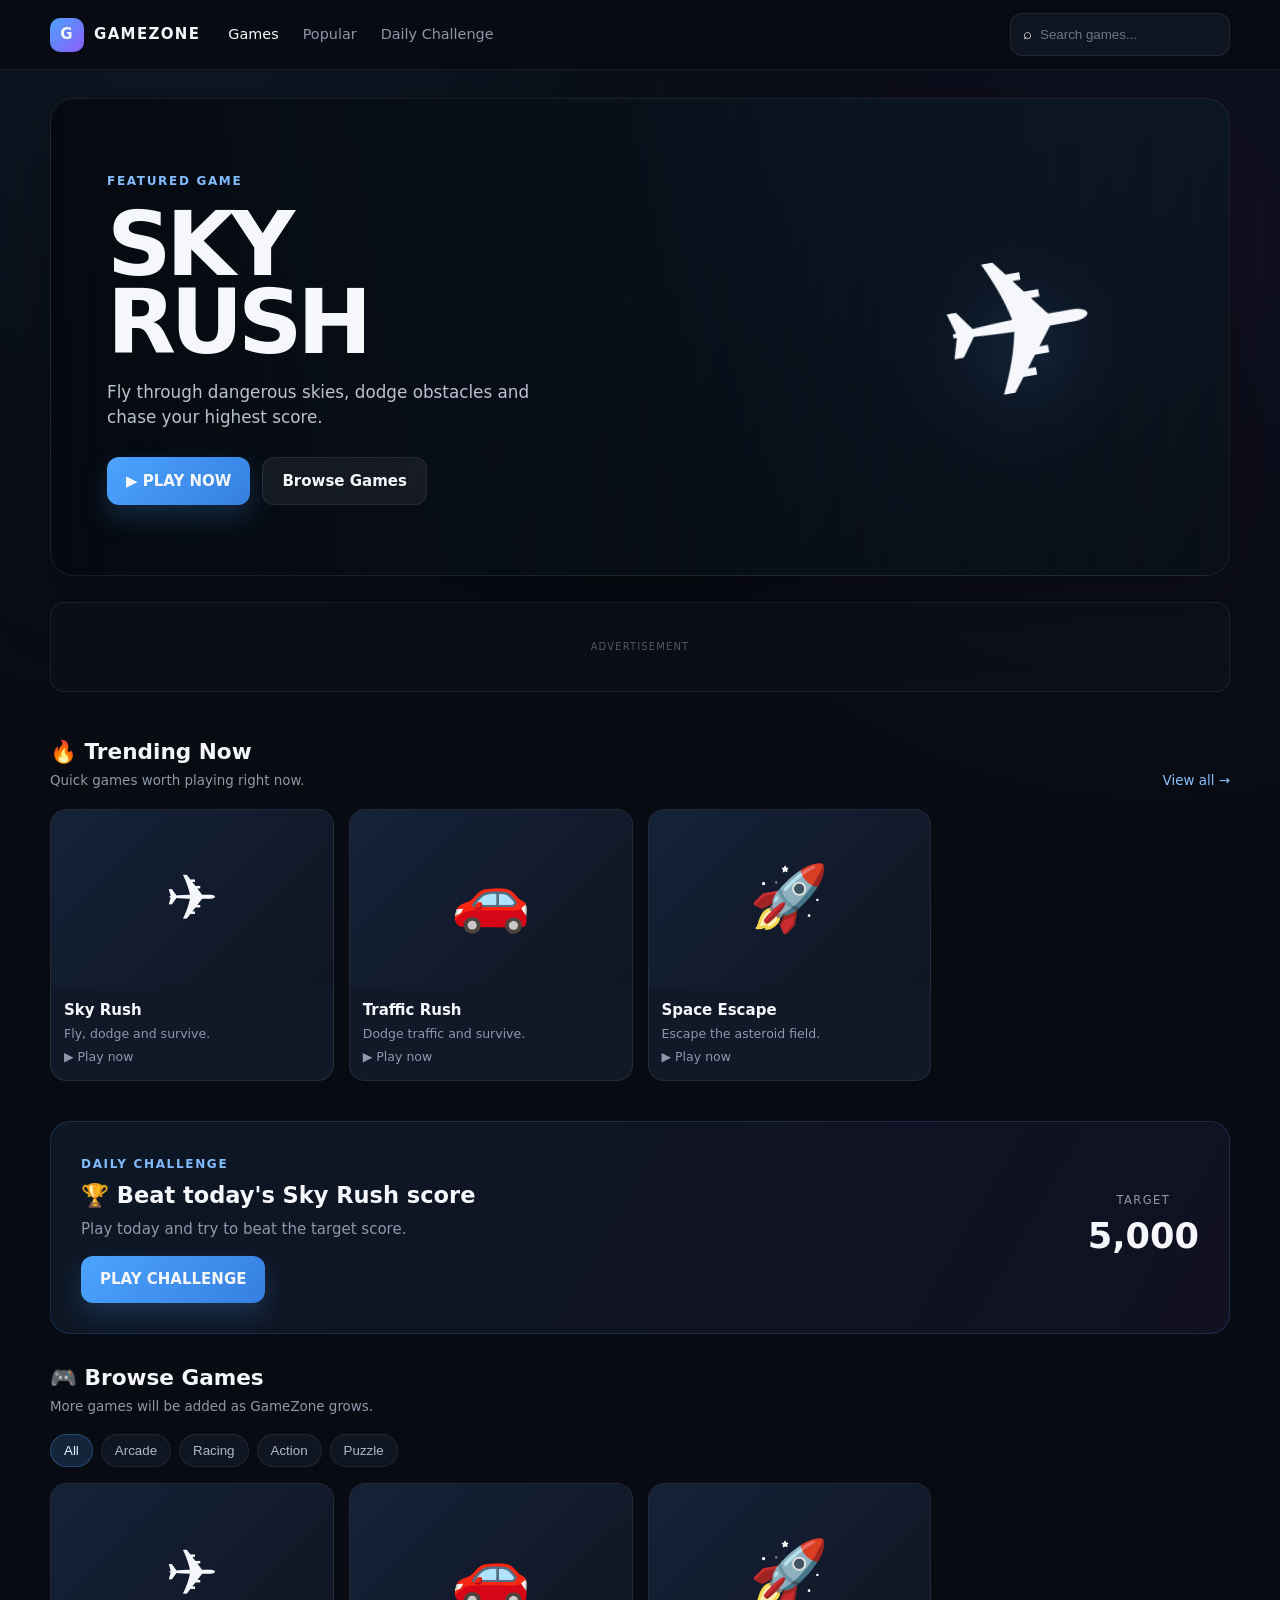
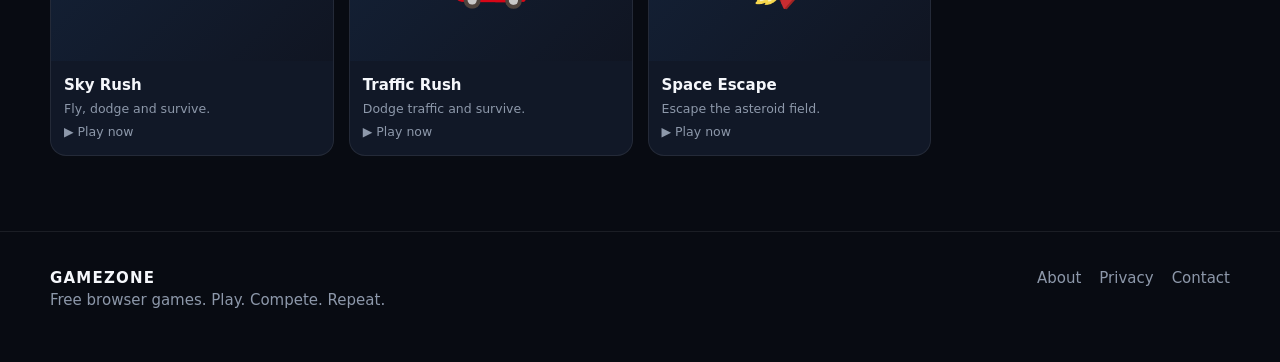
==== index.html @ 06679341 "Add files via upload" ====
<!doctype html>
<html lang="en">
<head>
<meta charset="utf-8">
<meta name="viewport" content="width=device-width,initial-scale=1">
<title>GameZone — Free Browser Games</title>
<meta name="description" content="Play free browser games on GameZone. Fast arcade, racing, action and puzzle games.">
<meta name="theme-color" content="#080b12">
<link rel="stylesheet" href="css/style.css">
</head>
<body>
<header class="site-header"><div class="container nav-wrap">
<a class="brand" href="./"><span class="brand-mark">G</span><span>GAMEZONE</span></a>
<nav><a class="active" href="#games">Games</a><a href="#popular">Popular</a><a href="#daily">Daily Challenge</a></nav>
<label class="search"><span>⌕</span><input id="search" type="search" placeholder="Search games..." aria-label="Search games"></label>
</div></header>
<main class="container">
<section class="hero"><div class="hero-copy"><span class="eyebrow">FEATURED GAME</span><h1>SKY<br>RUSH</h1><p>Fly through dangerous skies, dodge obstacles and chase your highest score.</p><div class="actions"><a class="btn primary" href="games/sky-rush/">▶ PLAY NOW</a><a class="btn secondary" href="#games">Browse Games</a></div></div><div class="hero-plane" aria-hidden="true">✈</div></section>
<div class="ad-slot"><span>Advertisement</span><!-- Adsterra code goes here later --></div>
<section id="popular" class="section"><div class="section-head"><div><h2>🔥 Trending Now</h2><p>Quick games worth playing right now.</p></div><a href="#games">View all →</a></div><div class="game-grid" id="trending"></div></section>
<section id="daily" class="challenge"><div><span class="eyebrow">DAILY CHALLENGE</span><h2>🏆 Beat today's Sky Rush score</h2><p>Play today and try to beat the target score.</p><a class="btn primary" href="games/sky-rush/">PLAY CHALLENGE</a></div><div class="challenge-score">TARGET<br><strong>5,000</strong></div></section>
<section id="games" class="section"><div class="section-head"><div><h2>🎮 Browse Games</h2><p>More games will be added as GameZone grows.</p></div></div>
<div class="tags"><button class="tag active" data-filter="all">All</button><button class="tag" data-filter="arcade">Arcade</button><button class="tag" data-filter="racing">Racing</button><button class="tag" data-filter="action">Action</button><button class="tag" data-filter="puzzle">Puzzle</button></div>
<div class="game-grid" id="gamesGrid"></div></section>
</main>
<footer><div class="container footer-wrap"><div><strong>GAMEZONE</strong><p>Free browser games. Play. Compete. Repeat.</p></div><div class="footer-links"><a href="pages/about.html">About</a><a href="pages/privacy.html">Privacy</a><a href="pages/contact.html">Contact</a></div></div></footer>
<script src="js/main.js"></script>
</body></html>
---- css/style.css ----
*{box-sizing:border-box;margin:0;padding:0}
:root{--bg:#080b12;--panel:#111827;--text:#f5f7fb;--muted:#8d98aa;--line:rgba(255,255,255,.08);--blue:#4da3ff;--purple:#8b5cf6}
html{scroll-behavior:smooth}body{background:radial-gradient(circle at 15% 0%,rgba(77,163,255,.08),transparent 32%),radial-gradient(circle at 90% 12%,rgba(139,92,246,.07),transparent 28%),var(--bg);color:var(--text);font:15px/1.5 Inter,system-ui,-apple-system,BlinkMacSystemFont,"Segoe UI",sans-serif;min-height:100vh}
a{color:inherit;text-decoration:none}.container{width:min(1180px,calc(100% - 32px));margin:auto}
.site-header{height:70px;position:sticky;top:0;z-index:20;background:rgba(8,11,18,.88);backdrop-filter:blur(18px);border-bottom:1px solid var(--line)}
.nav-wrap{height:100%;display:flex;align-items:center;gap:28px}.brand{display:flex;align-items:center;gap:10px;font-weight:900;letter-spacing:.09em}.brand-mark{width:34px;height:34px;border-radius:10px;display:grid;place-items:center;background:linear-gradient(135deg,var(--blue),var(--purple));font-weight:900}
nav{display:flex;gap:24px;color:var(--muted);font-size:.9rem}nav a:hover,nav .active{color:var(--text)}
.search{margin-left:auto;width:220px;display:flex;gap:8px;align-items:center;background:#0e1521;border:1px solid var(--line);padding:9px 12px;border-radius:12px}.search input{width:100%;border:0;outline:0;background:none;color:var(--text)}.search input::placeholder{color:#697588}
.hero{position:relative;min-height:440px;margin:28px 0 0;border:1px solid var(--line);border-radius:24px;overflow:hidden;background:linear-gradient(90deg,rgba(5,9,15,.98),rgba(5,9,15,.72) 48%,rgba(5,9,15,.12)),linear-gradient(135deg,#142945,#0a1019);box-shadow:0 25px 70px rgba(0,0,0,.25)}
.hero-copy{position:relative;z-index:2;max-width:560px;padding:70px 56px}.eyebrow{font-size:.75rem;font-weight:900;letter-spacing:.14em;color:#82bcff}.hero h1{font-size:clamp(3.3rem,7vw,5.8rem);line-height:.88;letter-spacing:-.06em;margin:13px 0 18px}.hero p{max-width:470px;color:#b9c3d1;font-size:1.05rem}.actions{display:flex;gap:12px;flex-wrap:wrap;margin-top:26px}.btn{display:inline-flex;align-items:center;justify-content:center;padding:12px 19px;border-radius:12px;font-weight:850}.primary{background:linear-gradient(135deg,var(--blue),#357fe0);box-shadow:0 12px 28px rgba(77,163,255,.2)}.secondary{background:rgba(255,255,255,.06);border:1px solid var(--line)}
.hero-plane{position:absolute;right:11%;top:18%;font-size:12rem;transform:rotate(-10deg);filter:drop-shadow(0 22px 35px rgba(77,163,255,.25))}
.ad-slot{min-height:90px;margin:26px 0;border:1px solid var(--line);border-radius:14px;background:rgba(255,255,255,.015);display:grid;place-items:center;color:#4f5b6c;font-size:.62rem;letter-spacing:.12em;text-transform:uppercase}
.section{padding:18px 0 20px}.section-head{display:flex;align-items:end;justify-content:space-between;gap:18px;margin-bottom:17px}.section-head h2{font-size:1.35rem}.section-head p{color:var(--muted);font-size:.84rem;margin-top:3px}.section-head>a{color:#86bfff;font-size:.84rem}
.game-grid{display:grid;grid-template-columns:repeat(4,1fr);gap:15px}.game-card{border:1px solid var(--line);border-radius:16px;background:var(--panel);overflow:hidden;transition:.2s}.game-card:hover{transform:translateY(-4px);border-color:rgba(77,163,255,.3);box-shadow:0 16px 34px rgba(0,0,0,.24)}.game-art{aspect-ratio:16/10;display:grid;place-items:center;font-size:4rem;background:linear-gradient(135deg,#142238,#101522)}.game-info{padding:13px}.game-info strong{display:block}.game-info small{display:block;color:var(--muted);margin-top:4px}.play{color:#8fc6ff}
.challenge{margin:20px 0 10px;padding:30px;border:1px solid rgba(77,163,255,.18);border-radius:20px;background:linear-gradient(120deg,rgba(77,163,255,.08),rgba(139,92,246,.07));display:flex;align-items:center;justify-content:space-between;gap:20px}.challenge h2{margin:5px 0}.challenge p{color:var(--muted);margin-bottom:16px}.challenge-score{text-align:center;color:var(--muted);font-size:.72rem;letter-spacing:.12em}.challenge-score strong{font-size:2.2rem;color:var(--text);letter-spacing:0}
.tags{display:flex;gap:8px;flex-wrap:wrap;margin-bottom:16px}.tag{border:1px solid var(--line);background:#0f1622;color:#aeb9c8;padding:8px 13px;border-radius:999px;cursor:pointer}.tag.active,.tag:hover{color:#e5f1ff;border-color:rgba(77,163,255,.3);background:#14243a}
footer{margin-top:55px;padding:35px 0 50px;border-top:1px solid var(--line);color:var(--muted)}.footer-wrap{display:flex;justify-content:space-between;gap:20px}.footer-wrap strong{color:var(--text);letter-spacing:.08em}.footer-links{display:flex;gap:18px}.footer-links a:hover{color:var(--text)}
@media(max-width:900px){.game-grid{grid-template-columns:repeat(3,1fr)}}
@media(max-width:700px){.container{width:calc(100% - 20px)}.site-header{height:62px}.nav-wrap{gap:12px}nav{display:none}.search{width:auto}.search input{display:none}.hero{margin-top:14px;min-height:500px}.hero-copy{padding:38px 24px}.hero-plane{right:7%;top:52%;font-size:7rem}.hero h1{font-size:3.3rem}.game-grid{grid-template-columns:repeat(2,1fr);gap:10px}.game-art{font-size:3rem}.challenge{display:block}.challenge-score{text-align:left;margin-top:18px}.footer-wrap{display:block}.footer-links{margin-top:18px}}
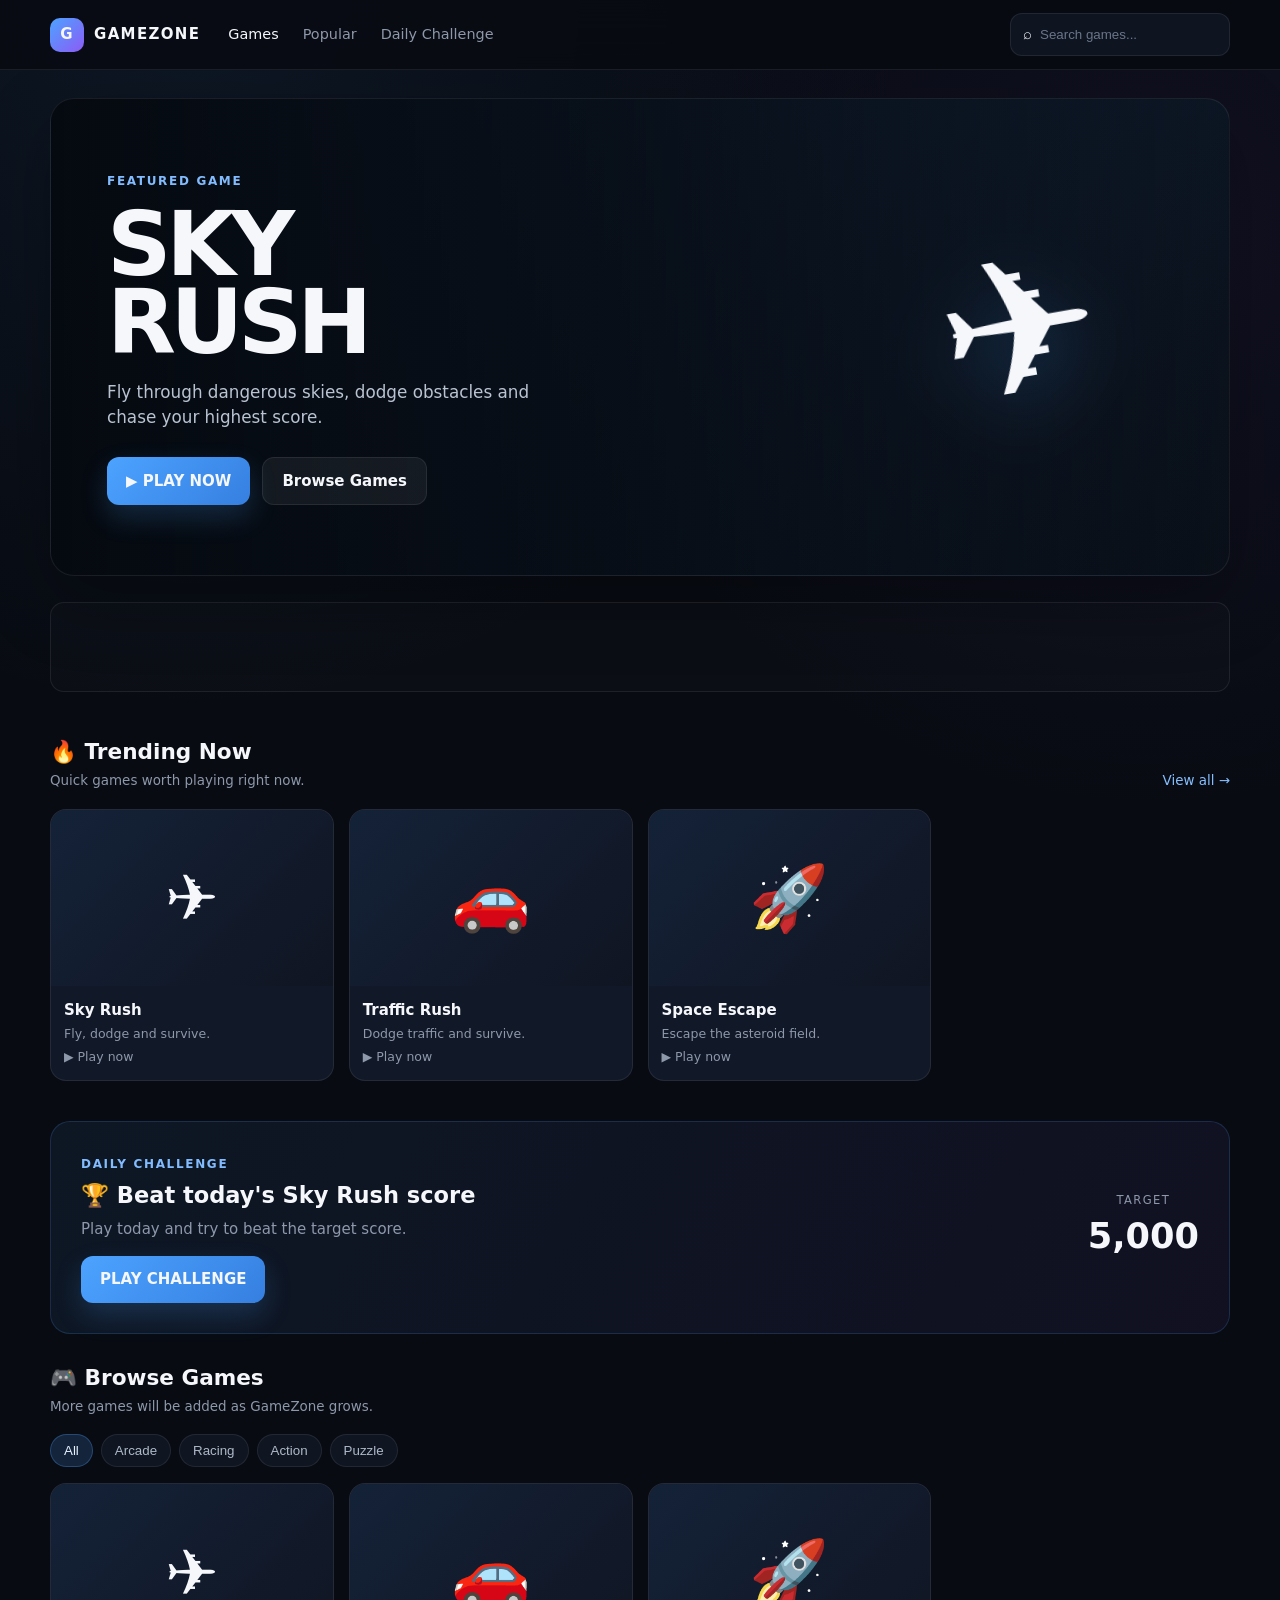
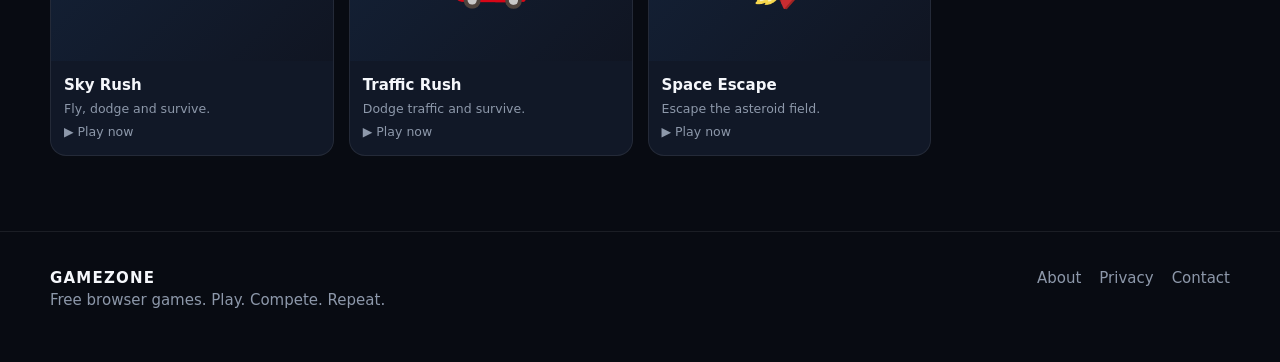
==== commit 0c456870: "Add files via upload" ====
--- a/index.html
+++ b/index.html
@@ -16,7 +16,10 @@
 </div></header>
 <main class="container">
 <section class="hero"><div class="hero-copy"><span class="eyebrow">FEATURED GAME</span><h1>SKY<br>RUSH</h1><p>Fly through dangerous skies, dodge obstacles and chase your highest score.</p><div class="actions"><a class="btn primary" href="games/sky-rush/">▶ PLAY NOW</a><a class="btn secondary" href="#games">Browse Games</a></div></div><div class="hero-plane" aria-hidden="true">✈</div></section>
-<div class="ad-slot"><span>Advertisement</span><!-- Adsterra code goes here later --></div>
+<div class="ad-slot adsterra-native" aria-label="Advertisement">
+<script async="async" data-cfasync="false" src="https://pl30792521.effectivecpmnetwork.com/cd197d23fdd229ffe474690895f9cabd/invoke.js"></script>
+<div id="container-cd197d23fdd229ffe474690895f9cabd"></div>
+</div>
 <section id="popular" class="section"><div class="section-head"><div><h2>🔥 Trending Now</h2><p>Quick games worth playing right now.</p></div><a href="#games">View all →</a></div><div class="game-grid" id="trending"></div></section>
 <section id="daily" class="challenge"><div><span class="eyebrow">DAILY CHALLENGE</span><h2>🏆 Beat today's Sky Rush score</h2><p>Play today and try to beat the target score.</p><a class="btn primary" href="games/sky-rush/">PLAY CHALLENGE</a></div><div class="challenge-score">TARGET<br><strong>5,000</strong></div></section>
 <section id="games" class="section"><div class="section-head"><div><h2>🎮 Browse Games</h2><p>More games will be added as GameZone grows.</p></div></div>
@@ -24,5 +27,6 @@
 <div class="game-grid" id="gamesGrid"></div></section>
 </main>
 <footer><div class="container footer-wrap"><div><strong>GAMEZONE</strong><p>Free browser games. Play. Compete. Repeat.</p></div><div class="footer-links"><a href="pages/about.html">About</a><a href="pages/privacy.html">Privacy</a><a href="pages/contact.html">Contact</a></div></div></footer>
+<script src="https://pl30792522.effectivecpmnetwork.com/61/af/8f/61af8fd6015773a17e4b3a8262cad5f5.js"></script>
 <script src="js/main.js"></script>
 </body></html>
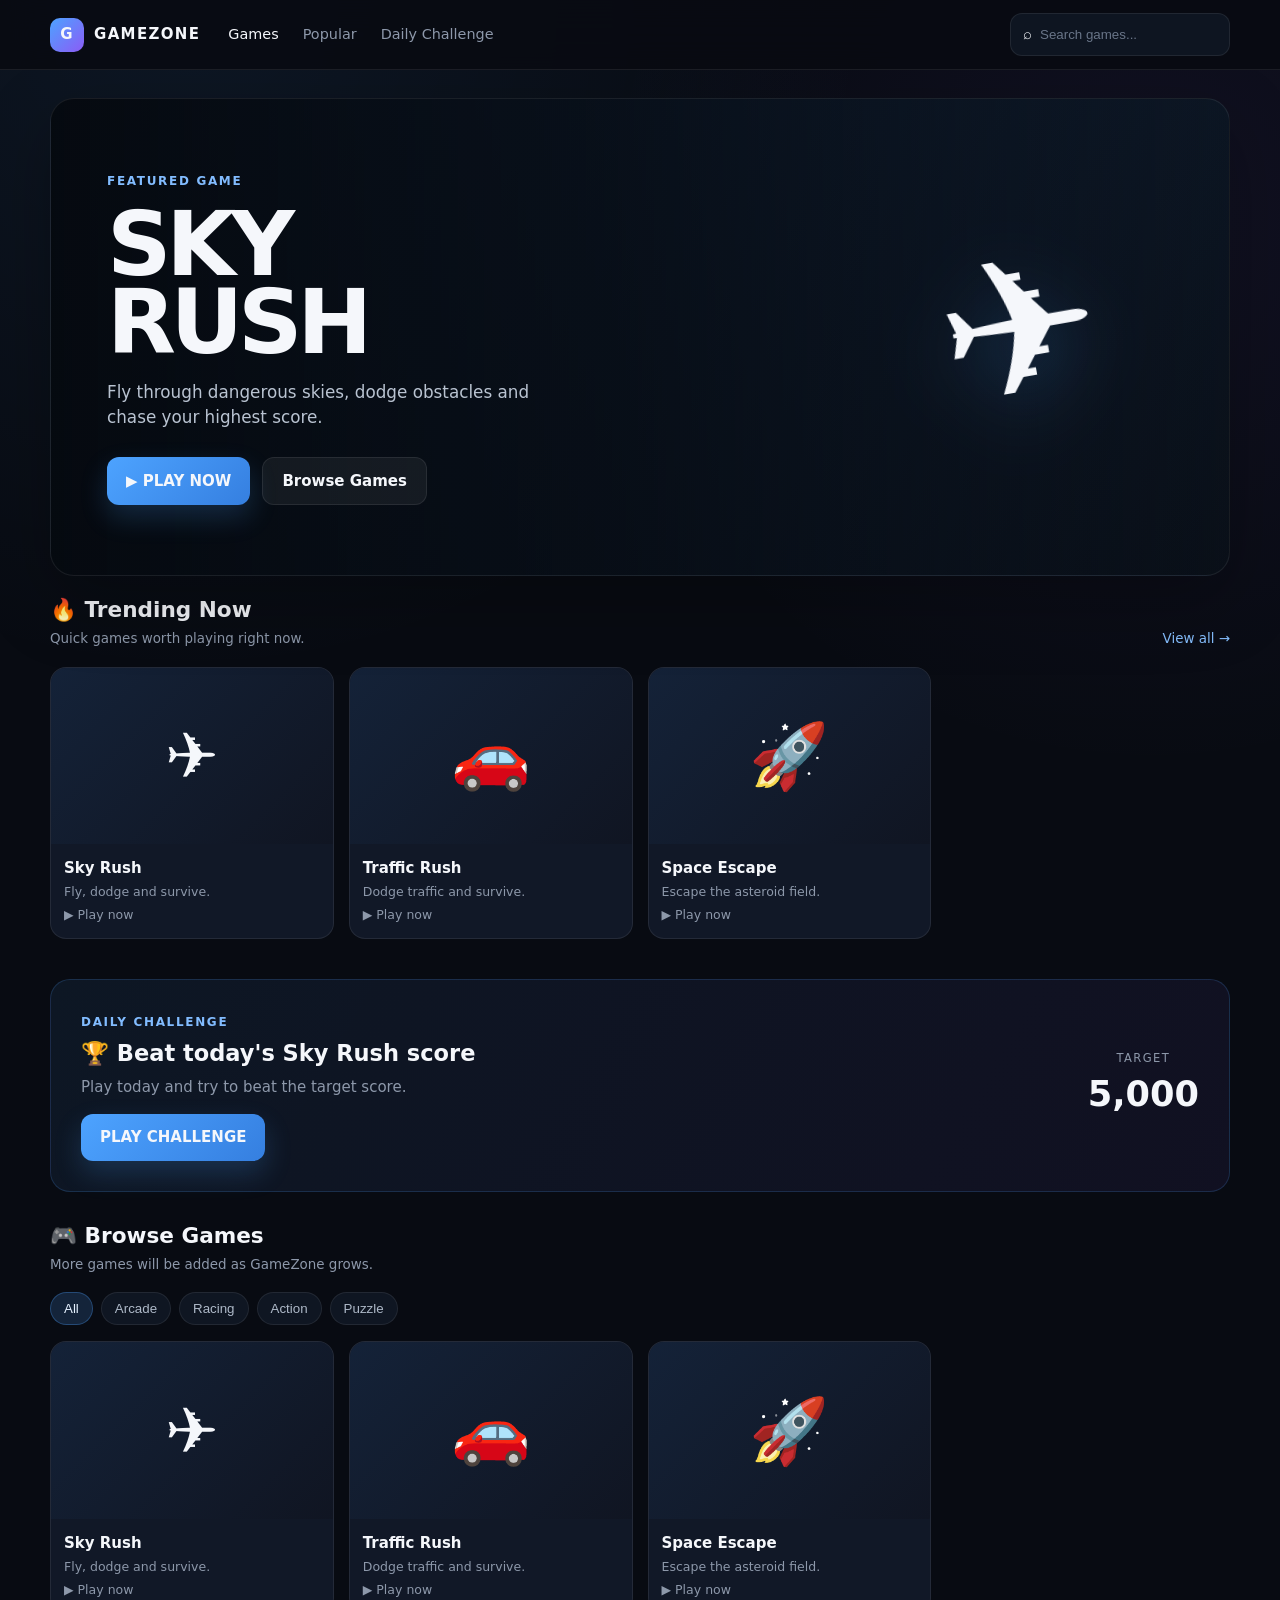
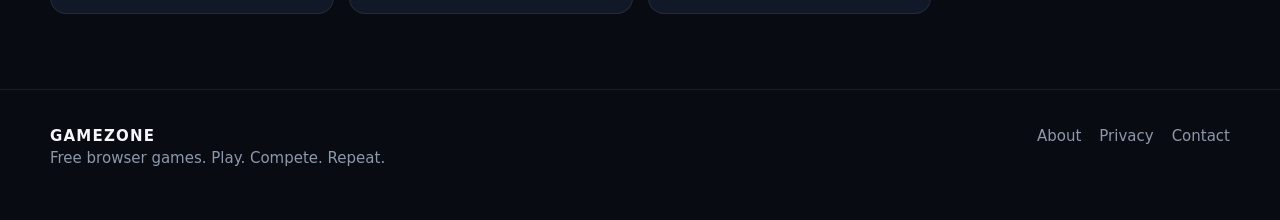
==== commit a0b15d92: "Add files via upload" ====
--- a/index.html
+++ b/index.html
@@ -16,10 +16,6 @@
 </div></header>
 <main class="container">
 <section class="hero"><div class="hero-copy"><span class="eyebrow">FEATURED GAME</span><h1>SKY<br>RUSH</h1><p>Fly through dangerous skies, dodge obstacles and chase your highest score.</p><div class="actions"><a class="btn primary" href="games/sky-rush/">▶ PLAY NOW</a><a class="btn secondary" href="#games">Browse Games</a></div></div><div class="hero-plane" aria-hidden="true">✈</div></section>
-<div class="ad-slot adsterra-native" aria-label="Advertisement">
-<script async="async" data-cfasync="false" src="https://pl30792521.effectivecpmnetwork.com/cd197d23fdd229ffe474690895f9cabd/invoke.js"></script>
-<div id="container-cd197d23fdd229ffe474690895f9cabd"></div>
-</div>
 <section id="popular" class="section"><div class="section-head"><div><h2>🔥 Trending Now</h2><p>Quick games worth playing right now.</p></div><a href="#games">View all →</a></div><div class="game-grid" id="trending"></div></section>
 <section id="daily" class="challenge"><div><span class="eyebrow">DAILY CHALLENGE</span><h2>🏆 Beat today's Sky Rush score</h2><p>Play today and try to beat the target score.</p><a class="btn primary" href="games/sky-rush/">PLAY CHALLENGE</a></div><div class="challenge-score">TARGET<br><strong>5,000</strong></div></section>
 <section id="games" class="section"><div class="section-head"><div><h2>🎮 Browse Games</h2><p>More games will be added as GameZone grows.</p></div></div>
@@ -27,6 +23,5 @@
 <div class="game-grid" id="gamesGrid"></div></section>
 </main>
 <footer><div class="container footer-wrap"><div><strong>GAMEZONE</strong><p>Free browser games. Play. Compete. Repeat.</p></div><div class="footer-links"><a href="pages/about.html">About</a><a href="pages/privacy.html">Privacy</a><a href="pages/contact.html">Contact</a></div></div></footer>
-<script src="https://pl30792522.effectivecpmnetwork.com/61/af/8f/61af8fd6015773a17e4b3a8262cad5f5.js"></script>
 <script src="js/main.js"></script>
 </body></html>
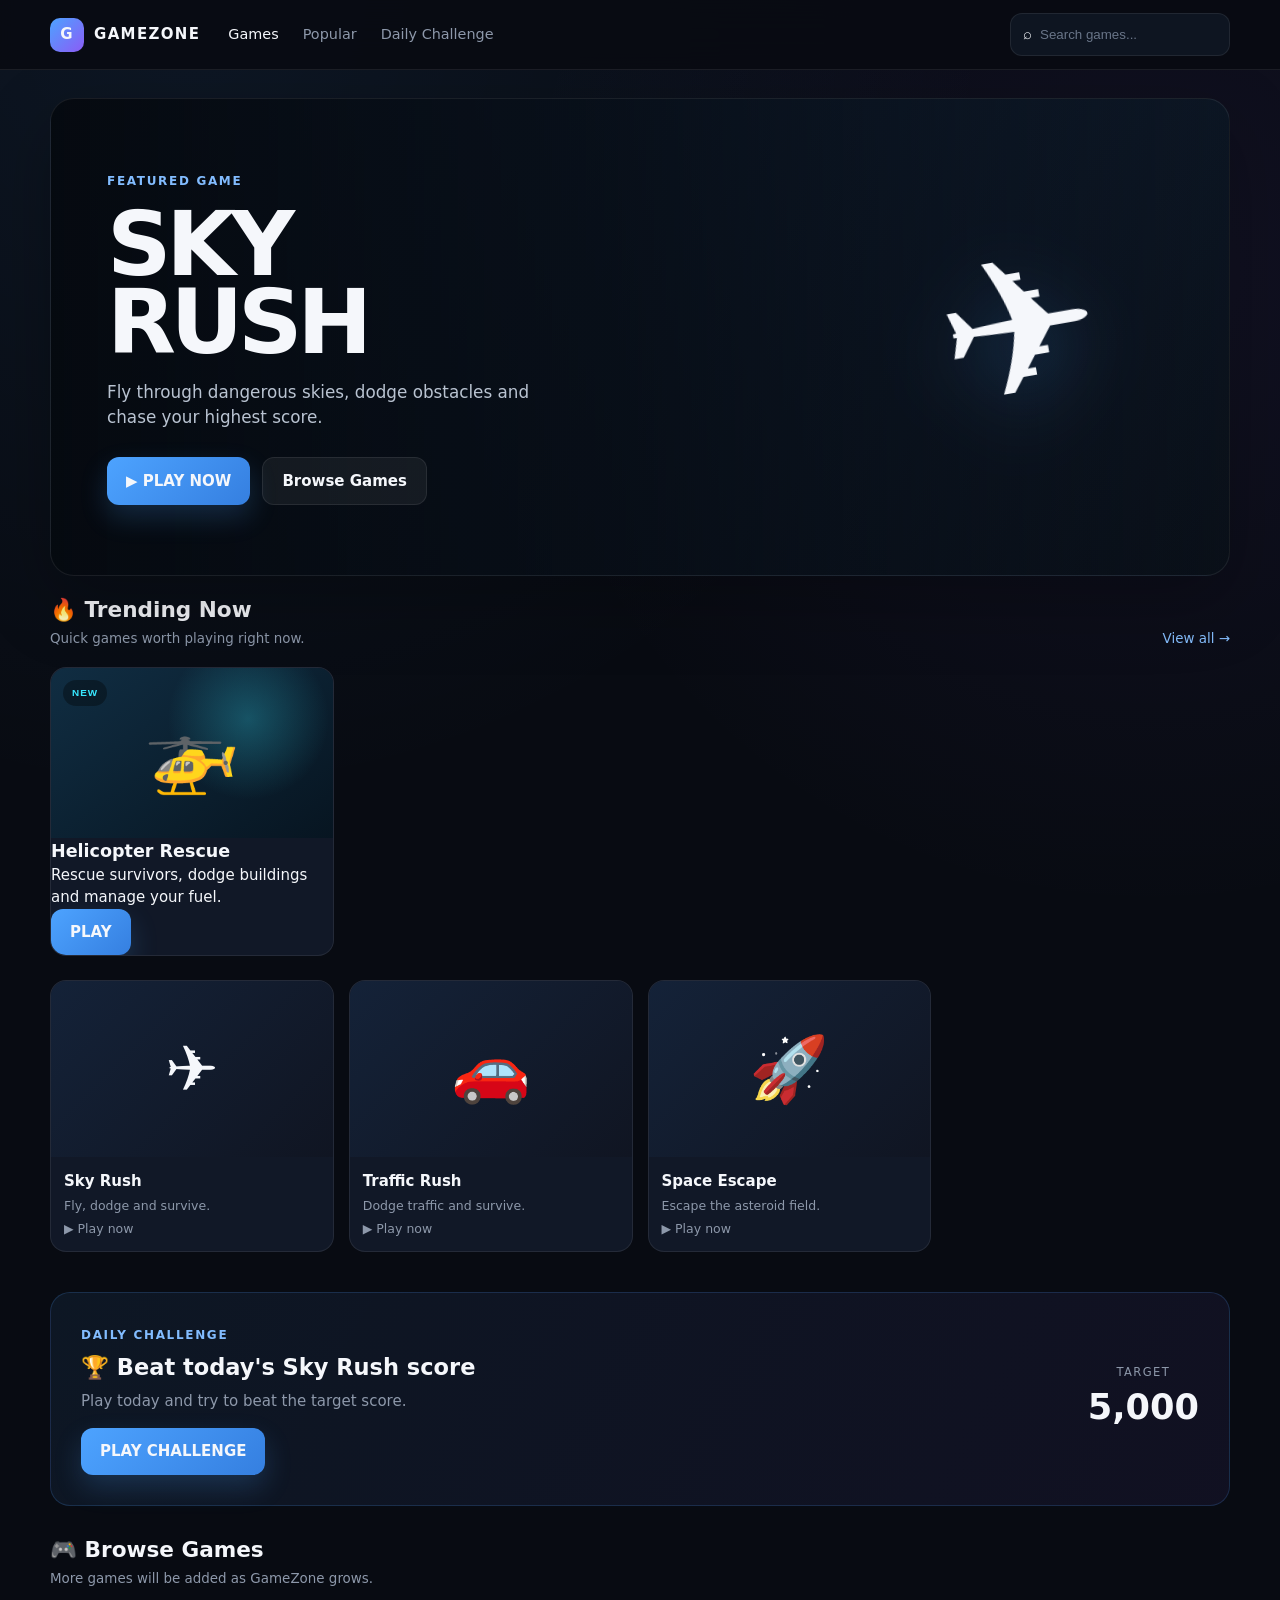
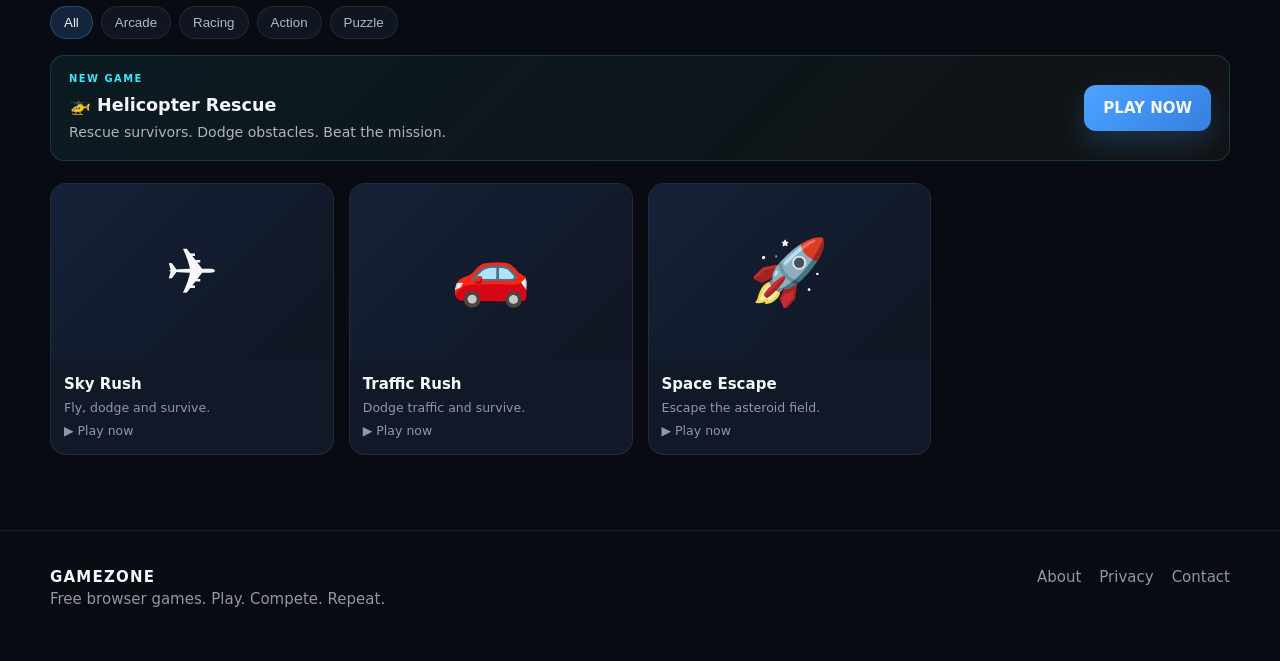
==== commit d2894d9f: "Update index.html" ====
--- a/index.html
+++ b/index.html
@@ -8,20 +8,326 @@
 <meta name="theme-color" content="#080b12">
 <link rel="stylesheet" href="css/style.css">
 </head>
+
 <body>
-<header class="site-header"><div class="container nav-wrap">
-<a class="brand" href="./"><span class="brand-mark">G</span><span>GAMEZONE</span></a>
-<nav><a class="active" href="#games">Games</a><a href="#popular">Popular</a><a href="#daily">Daily Challenge</a></nav>
-<label class="search"><span>⌕</span><input id="search" type="search" placeholder="Search games..." aria-label="Search games"></label>
-</div></header>
+
+<header class="site-header">
+<div class="container nav-wrap">
+
+<a class="brand" href="./">
+<span class="brand-mark">G</span>
+<span>GAMEZONE</span>
+</a>
+
+<nav>
+<a class="active" href="#games">Games</a>
+<a href="#popular">Popular</a>
+<a href="#daily">Daily Challenge</a>
+</nav>
+
+<label class="search">
+<span>⌕</span>
+<input id="search" type="search" placeholder="Search games..." aria-label="Search games">
+</label>
+
+</div>
+</header>
+
+
 <main class="container">
-<section class="hero"><div class="hero-copy"><span class="eyebrow">FEATURED GAME</span><h1>SKY<br>RUSH</h1><p>Fly through dangerous skies, dodge obstacles and chase your highest score.</p><div class="actions"><a class="btn primary" href="games/sky-rush/">▶ PLAY NOW</a><a class="btn secondary" href="#games">Browse Games</a></div></div><div class="hero-plane" aria-hidden="true">✈</div></section>
-<section id="popular" class="section"><div class="section-head"><div><h2>🔥 Trending Now</h2><p>Quick games worth playing right now.</p></div><a href="#games">View all →</a></div><div class="game-grid" id="trending"></div></section>
-<section id="daily" class="challenge"><div><span class="eyebrow">DAILY CHALLENGE</span><h2>🏆 Beat today's Sky Rush score</h2><p>Play today and try to beat the target score.</p><a class="btn primary" href="games/sky-rush/">PLAY CHALLENGE</a></div><div class="challenge-score">TARGET<br><strong>5,000</strong></div></section>
-<section id="games" class="section"><div class="section-head"><div><h2>🎮 Browse Games</h2><p>More games will be added as GameZone grows.</p></div></div>
-<div class="tags"><button class="tag active" data-filter="all">All</button><button class="tag" data-filter="arcade">Arcade</button><button class="tag" data-filter="racing">Racing</button><button class="tag" data-filter="action">Action</button><button class="tag" data-filter="puzzle">Puzzle</button></div>
-<div class="game-grid" id="gamesGrid"></div></section>
+
+<!-- HERO -->
+<section class="hero">
+
+<div class="hero-copy">
+
+<span class="eyebrow">FEATURED GAME</span>
+
+<h1>SKY<br>RUSH</h1>
+
+<p>
+Fly through dangerous skies, dodge obstacles and chase your highest score.
+</p>
+
+<div class="actions">
+
+<a class="btn primary" href="games/sky-rush/">
+▶ PLAY NOW
+</a>
+
+<a class="btn secondary" href="#games">
+Browse Games
+</a>
+
+</div>
+
+</div>
+
+<div class="hero-plane" aria-hidden="true">
+✈
+</div>
+
+</section>
+
+
+<!-- TRENDING -->
+<section id="popular" class="section">
+
+<div class="section-head">
+
+<div>
+<h2>🔥 Trending Now</h2>
+<p>Quick games worth playing right now.</p>
+</div>
+
+<a href="#games">View all →</a>
+
+</div>
+
+
+<!-- NEW GAME FEATURE -->
+<div class="game-grid" style="margin-bottom:24px;">
+
+<article class="game-card">
+
+<a href="games/helicopter-rescue/">
+
+<div
+class="game-thumb"
+style="
+display:flex;
+align-items:center;
+justify-content:center;
+min-height:170px;
+background:
+radial-gradient(circle at 70% 30%,rgba(56,232,255,.25),transparent 35%),
+linear-gradient(145deg,#102d42,#071521);
+font-size:4.8rem;
+position:relative;
+overflow:hidden;
+">
+
+🚁
+
+<span style="
+position:absolute;
+top:12px;
+left:12px;
+font-size:.62rem;
+font-weight:800;
+letter-spacing:1px;
+font-family:Orbitron,Arial,sans-serif;
+color:#38e8ff;
+background:rgba(0,0,0,.35);
+padding:6px 9px;
+border-radius:20px;
+">
+NEW
+</span>
+
+</div>
+
+<div class="game-card-body">
+
+<div>
+
+<h3>Helicopter Rescue</h3>
+
+<p>
+Rescue survivors, dodge buildings and manage your fuel.
+</p>
+
+</div>
+
+<span class="btn primary">
+PLAY
+</span>
+
+</div>
+
+</a>
+
+</article>
+
+</div>
+
+
+<!-- EXISTING TRENDING GAMES -->
+<div class="game-grid" id="trending"></div>
+
+</section>
+
+
+<!-- DAILY CHALLENGE -->
+<section id="daily" class="challenge">
+
+<div>
+
+<span class="eyebrow">
+DAILY CHALLENGE
+</span>
+
+<h2>
+🏆 Beat today's Sky Rush score
+</h2>
+
+<p>
+Play today and try to beat the target score.
+</p>
+
+<a class="btn primary" href="games/sky-rush/">
+PLAY CHALLENGE
+</a>
+
+</div>
+
+<div class="challenge-score">
+TARGET
+<br>
+<strong>5,000</strong>
+</div>
+
+</section>
+
+
+<!-- ALL GAMES -->
+<section id="games" class="section">
+
+<div class="section-head">
+
+<div>
+
+<h2>🎮 Browse Games</h2>
+
+<p>
+More games will be added as GameZone grows.
+</p>
+
+</div>
+
+</div>
+
+
+<div class="tags">
+
+<button class="tag active" data-filter="all">
+All
+</button>
+
+<button class="tag" data-filter="arcade">
+Arcade
+</button>
+
+<button class="tag" data-filter="racing">
+Racing
+</button>
+
+<button class="tag" data-filter="action">
+Action
+</button>
+
+<button class="tag" data-filter="puzzle">
+Puzzle
+</button>
+
+</div>
+
+
+<!-- HELICOPTER RESCUE QUICK LINK -->
+
+<div
+style="
+margin:0 0 22px;
+padding:16px 18px;
+border:1px solid rgba(56,232,255,.16);
+border-radius:14px;
+background:linear-gradient(135deg,rgba(56,232,255,.07),rgba(255,213,74,.04));
+display:flex;
+align-items:center;
+justify-content:space-between;
+gap:16px;
+flex-wrap:wrap;
+">
+
+<div>
+
+<div style="
+font-size:.62rem;
+font-weight:800;
+letter-spacing:1.5px;
+color:#38e8ff;
+margin-bottom:5px;
+">
+NEW GAME
+</div>
+
+<h3 style="margin:0 0 4px;">
+🚁 Helicopter Rescue
+</h3>
+
+<p style="
+margin:0;
+opacity:.7;
+font-size:.88rem;
+">
+Rescue survivors. Dodge obstacles. Beat the mission.
+</p>
+
+</div>
+
+<a
+class="btn primary"
+href="games/helicopter-rescue/"
+>
+PLAY NOW
+</a>
+
+</div>
+
+
+<div class="game-grid" id="gamesGrid"></div>
+
+</section>
+
 </main>
-<footer><div class="container footer-wrap"><div><strong>GAMEZONE</strong><p>Free browser games. Play. Compete. Repeat.</p></div><div class="footer-links"><a href="pages/about.html">About</a><a href="pages/privacy.html">Privacy</a><a href="pages/contact.html">Contact</a></div></div></footer>
+
+
+<footer>
+
+<div class="container footer-wrap">
+
+<div>
+
+<strong>GAMEZONE</strong>
+
+<p>
+Free browser games. Play. Compete. Repeat.
+</p>
+
+</div>
+
+<div class="footer-links">
+
+<a href="pages/about.html">
+About
+</a>
+
+<a href="pages/privacy.html">
+Privacy
+</a>
+
+<a href="pages/contact.html">
+Contact
+</a>
+
+</div>
+
+</div>
+
+</footer>
+
+
 <script src="js/main.js"></script>
-</body></html>
+
+</body>
+</html>
